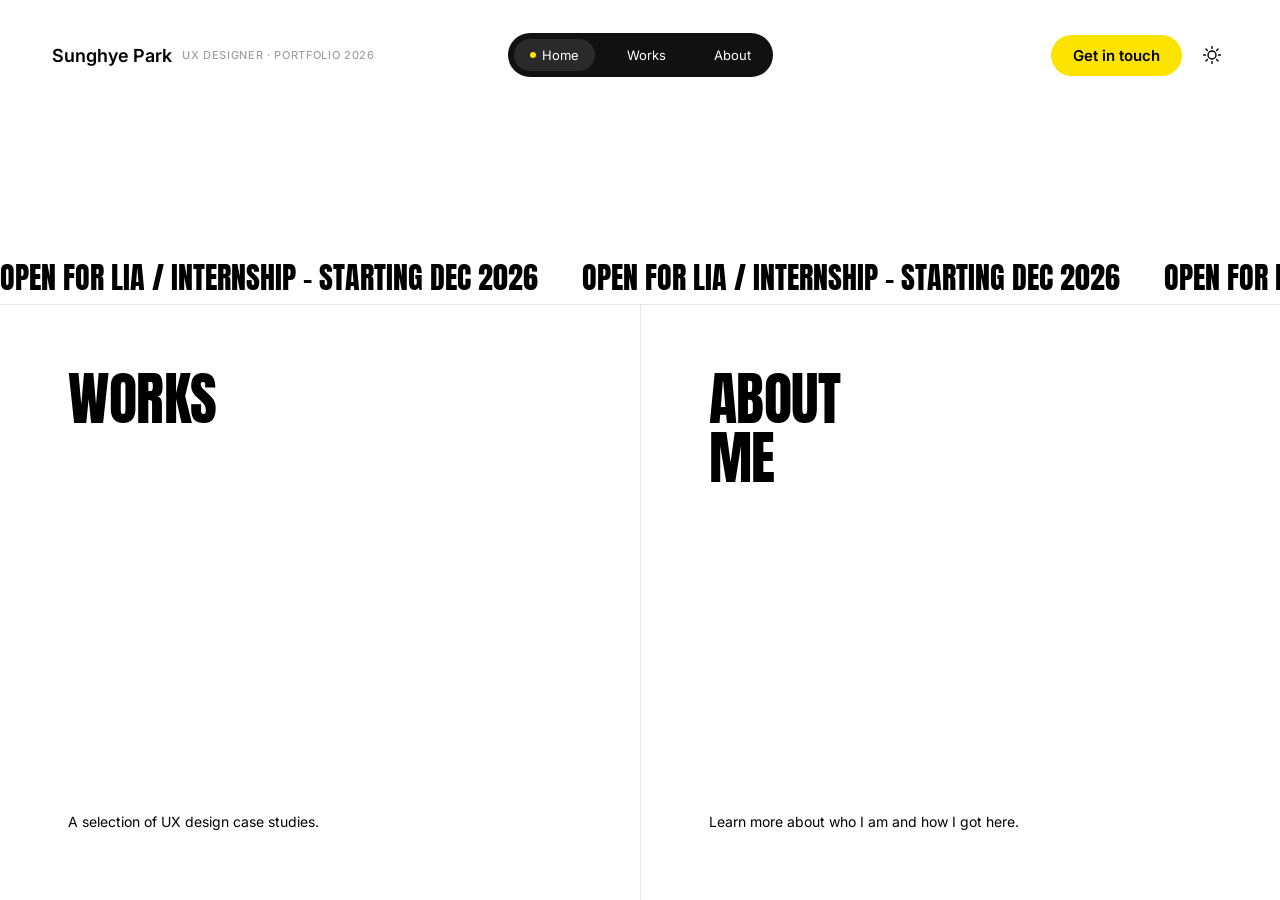
==== index.html @ 62b759b5 "Add files via upload" ====
<!doctype html>
<html lang="en">

<head>
  <meta charset="utf-8">
  <meta name="viewport" content="width=device-width, initial-scale=1">

  <title>Sunghye Park — UX Designer</title>

  <link rel="preconnect" href="https://fonts.googleapis.com">
  <link rel="preconnect" href="https://fonts.gstatic.com" crossorigin>
  <link
    href="https://fonts.googleapis.com/css2?family=Anton&family=Inter:wght@400;500;600&display=swap"
    rel="stylesheet"
  >

  <style>
    html,
    body {
      margin: 0;
      width: 100%;
      height: 100%;
    }

    body {
      font-family: 'Inter', system-ui, sans-serif;
      overflow: hidden;
    }

    #card {
      --surface: #ffffff;
      --ink: #000000;
      --line: #e6e6e6;

      width: 100%;
      height: 100vh;

      display: flex;
      flex-direction: column;

      box-sizing: border-box;

      background: var(--surface);
      color: var(--ink);

      transition:
        background 0.25s ease,
        color 0.25s ease;
    }

    #card.dark {
      --surface: #0f0f0f;
      --ink: #f5f5f5;
      --line: #2a2a2a;
    }

    .panel-title,
    .panel-desc {
      transition: color 0.2s ease;
    }
    .panel-desc {
  width: max-content;
  max-width: none;
  white-space: nowrap;
  flex-shrink: 0;
}

    .panel-title.active,
    .panel-desc.active {
      color: #000000 !important;
    }

    .panel-title:not(.active),
    .panel-desc:not(.active) {
      color: var(--ink);
    }

    .overlay {
      position: absolute;
      inset: 0;

      background: #FCE300;

      clip-path: circle(0px at 0px 0px);

      transition:
        clip-path 0.5s cubic-bezier(0.16, 1, 0.3, 1);

      pointer-events: none;
    }

    .flash {
      position: absolute;

      width: 26px;
      height: 26px;

      margin-left: -13px;
      margin-top: -13px;

      opacity: 0;

      transform: scale(0.3);

      filter: drop-shadow(0 0 10px #ffffff);

      transition:
        opacity 0.28s ease-out,
        transform 0.28s ease-out;

      pointer-events: none;

      z-index: 1;
    }

    #sun,
    #moon {
      position: absolute;
      inset: 0;

      transition: opacity 0.2s ease;
    }

    #moon {
      opacity: 0;
    }

    /* =========================
       MAIN LAYOUT
       ========================= */

    .main-area {
      flex: 1 1 0;
      min-height: 0;

      display: flex;
      flex-direction: column;
    }

    .empty-space {
      flex: 0 0 140px;
    }

    .panels {
      flex: 1 1 0;
      min-height: 0;

      display: flex;

      border-top: 1px solid var(--line);
    }

    .panel {
      position: relative;

      flex: 1 1 50%;
      align-self: stretch;

      min-height: 0;

      overflow: hidden;

      cursor: pointer;

      box-sizing: border-box;

      display: block;

      text-decoration: none;
      color: inherit;
    }

    .panel-content {
      position: relative;
      z-index: 2;

      width: 100%;
      height: 100%;

      box-sizing: border-box;

      padding: 68px;

      display: flex;
      flex-direction: column;
      justify-content: space-between;
    }

    .divider {
      width: 1px;
      align-self: stretch;

      background: var(--line);

      flex: none;
    }
   /* Dark mode — yellow panel hover */
#card.dark .panel:hover {
  color: #000000;
}

#card.dark .panel:hover * {
  color: #000000;
}
.internship-marquee {
  display: flex;
  align-items: center;
  height: 54px;
  overflow: hidden;
  color: var(--ink);
  text-decoration: none;
  cursor: pointer;
}

.internship-marquee-track {
  display: flex;
  width: max-content;
  animation: internship-scroll 40s linear infinite;
}

.internship-marquee-group {
  display: flex;
  flex: none;
  align-items: center;
  gap: 44px;
  padding-right: 44px;
  white-space: nowrap;
  font-family: 'Anton', sans-serif;
  font-size: 30px;
  text-transform: uppercase;
}

.internship-marquee:hover .internship-marquee-track {
  animation-play-state: paused;
}


@keyframes internship-scroll {
  to {
    transform: translateX(-50%);
  }
}

@media (prefers-reduced-motion: reduce) {
  .internship-marquee-track {
    animation: none;
  }
}

  </style>
  <link rel="stylesheet" href="css/global.css">
</head>

<body>

  <div id="card">

    <!-- =========================
         HEADER
         ========================= -->

    <div class="header">
      <div class="brand">
        <span class="brand-name">Sunghye Park</span>
        <span class="portfolio-label">UX DESIGNER · PORTFOLIO 2026</span>
      </div>

      <div class="header-nav">
        <a href="index.html" class="nav-link active"><span class="nav-dot"></span><span class="nav-text">Home</span></a>
        <a href="works.html" class="nav-link"><span class="nav-dot"></span><span class="nav-text">Works</span></a>
        <a href="about.html" class="nav-link"><span class="nav-dot"></span><span class="nav-text">About</span></a>
      </div>

      <div class="header-actions">
<a href="mailto:snhye.park@gmail.com" class="contact-button">Get in touch</a>
        <!-- THEME BUTTON -->

        <button
          id="theme-btn"
          style="
            width: 32px;
            height: 32px;
            display: flex;
            align-items: center;
            justify-content: center;
            border-radius: 999px;
            border: none;
            background: transparent;
            cursor: pointer;
            padding: 0;
          "
        >

          <div class="theme-icon"
            style="
              position: relative;
              width: 18px;
              height: 18px;
            "
          >

            <!-- SUN -->

            <svg
              id="sun"
              width="18"
              height="18"
              viewBox="0 0 18 18"
              fill="none"
              xmlns="http://www.w3.org/2000/svg"
            >

              <circle
                cx="9"
                cy="9"
                r="4"
                stroke="var(--ink)"
                stroke-width="1.4"
              ></circle>

              <path
                d="M9 0.5V2.5M9 15.5V17.5M17.5 9H15.5M2.5 9H0.5M15.02 2.98L13.6 4.4M4.4 13.6L2.98 15.02M15.02 15.02L13.6 13.6M4.4 4.4L2.98 2.98"
                stroke="var(--ink)"
                stroke-width="1.4"
                stroke-linecap="round"
              ></path>

            </svg>


            <!-- MOON -->

            <svg
              id="moon"
              width="18"
              height="18"
              viewBox="0 0 18 18"
              fill="none"
              xmlns="http://www.w3.org/2000/svg"
            >

              <path
                d="M16 10.5A7.5 7.5 0 117.5 2a6 6 0 108.5 8.5Z"
                fill="var(--ink)"
              ></path>

            </svg>

          </div>

        </button>
      </div>
    </div>

    <!-- =========================
         MAIN AREA
         ========================= -->

    <div class="main-area">

      <!-- EMPTY TOP SPACE -->

      <div class="empty-space"></div>
<a
  class="internship-marquee"
  href="mailto:snhye.park@gmail.com"
  aria-label="Get in touch about Open for LIA / Internship - Starting Dec 2026"
>
  <div class="internship-marquee-track" aria-hidden="true">
    <div class="internship-marquee-group"></div>
    <div class="internship-marquee-group"></div>
  </div>
</a>

      <!-- =========================
           PANELS
           ========================= -->

      <div class="panels">


        <!-- =========================
             WORKS
             ========================= -->

        <a
          href="works.html"
          id="panel-left"
          class="panel"
        >

          <div
            class="overlay"
            id="overlay-left"
          ></div>


          


          <div class="panel-content">

            <h2
              class="panel-title"
              style="
                margin: 0;
                font-family: 'Anton', sans-serif;
                font-weight: 400;
                font-size: 58px;
                line-height: 0.88;
                letter-spacing: -0.5px;
                text-transform: uppercase;
              "
            >
              Works
            </h2>


            <p
              class="panel-desc"
              style="
                margin: 0;
                max-width: none;
                white-space: nowrap;
                font-size: 14px;
                line-height: 1.5;
              "
            >
              A selection of UX design case studies.
            </p>

          </div>

        </a>


        <!-- DIVIDER -->

        <div class="divider"></div>


        <!-- =========================
             ABOUT
             ========================= -->

        <a
          href="about.html"
          id="panel-right"
          class="panel"
        >

          <div
            class="overlay"
            id="overlay-right"
          ></div>


        


          <div class="panel-content">

            <h2
              class="panel-title"
              style="
                margin: 0;
                font-family: 'Anton', sans-serif;
                font-weight: 400;
                font-size: 58px;
                line-height: 0.88;
                letter-spacing: -0.5px;
                text-transform: uppercase;
              "
            >
              About

              <span
                style="
                  display: block;
                  margin-top: 8px;
                "
              >
                me
              </span>

            </h2>


            <p
              class="panel-desc"
              style="
                margin: 0;
                max-width: none;
                white-space: nowrap;
                font-size: 14px;
                line-height: 1.5;
              "
            >
              Learn more about who I am and how I got here.
            </p>

          </div>

        </a>

      </div>

    </div>

  </div>


  <script>

    // =========================
    // THEME TOGGLE
    // =========================

   var card = document.getElementById('card');
var sun = document.getElementById('sun');
var moon = document.getElementById('moon');


// 저장되어 있는 테마 불러오기
var savedTheme = localStorage.getItem('theme');

if (savedTheme === 'dark') {
  card.classList.add('dark');

  if (sun) sun.style.opacity = 0;
  if (moon) moon.style.opacity = 1;
}


// 버튼 클릭
document
  .getElementById('theme-btn')
  .addEventListener('click', function () {

    var isDark = card.classList.toggle('dark');

    // 선택 저장
    localStorage.setItem(
      'theme',
      isDark ? 'dark' : 'light'
    );

    if (sun) sun.style.opacity = isDark ? 0 : 1;
    if (moon) moon.style.opacity = isDark ? 1 : 0;

  });



  
    // =========================
    // SPARK HOVER
    // =========================

    function setupPanel(panelId, overlayId, flashId) {

      var panel = document.getElementById(panelId);
      var overlay = document.getElementById(overlayId);
      var flash = document.getElementById(flashId);

      var title = panel.querySelector('.panel-title');
      var desc = panel.querySelector('.panel-desc');

      var flashTimer = null;

      var originX = 0;
      var originY = 0;


      function getRequiredRadius(x, y, width, height) {

        var maxX = Math.max(
          x,
          width - x
        );

        var maxY = Math.max(
          y,
          height - y
        );

        return Math.sqrt(
          maxX * maxX +
          maxY * maxY
        ) + 5;

      }


      function setSpread(radius, x, y, entering) {

        var duration = entering
          ? '0.5s'
          : '0.45s';

        overlay.style.transition =
          'clip-path ' +
          duration +
          ' cubic-bezier(0.16, 1, 0.3, 1)';

        overlay.style.clipPath =
          'circle(' +
          radius +
          'px at ' +
          x +
          'px ' +
          y +
          'px)';

      }


      panel.addEventListener(
        'mouseenter',
        function (e) {

          var rect =
            panel.getBoundingClientRect();


          originX =
            e.clientX - rect.left;

          originY =
            e.clientY - rect.top;


          var requiredRadius =
            getRequiredRadius(
              originX,
              originY,
              rect.width,
              rect.height
            );


          overlay.style.transition = 'none';

          overlay.style.clipPath =
            'circle(0px at ' +
            originX +
            'px ' +
            originY +
            'px)';


          overlay.offsetWidth;


          setSpread(
            requiredRadius,
            originX,
            originY,
            true
          );


          flash.style.left =
            originX + 'px';

          flash.style.top =
            originY + 'px';


          flash.style.opacity = 1;

          flash.style.transform =
            'scale(1)';


          title.classList.add('active');
          desc.classList.add('active');


          if (flashTimer) {
            clearTimeout(flashTimer);
          }


          flashTimer =
            setTimeout(
              function () {

                flash.style.opacity = 0;

                flash.style.transform =
                  'scale(0.3)';

              },
              260
            );

        }
      );


      panel.addEventListener(
        'mouseleave',
        function () {

          setSpread(
            0,
            originX,
            originY,
            false
          );


          title.classList.remove('active');
          desc.classList.remove('active');

        }
      );

    }


    setupPanel(
      'panel-left',
      'overlay-left',
      'flash-left'
    );


    setupPanel(
      'panel-right',
      'overlay-right',
      'flash-right'
    );

  </script>
<script>
  const marquee = document.querySelector('.internship-marquee');
  const groups = marquee.querySelectorAll('.internship-marquee-group');
  const text = 'Open for LIA / Internship - Starting Dec 2026';

  function fillMarquee() {
    const first = groups[0];
    const second = groups[1];

    first.innerHTML = '';
    second.innerHTML = '';

    // 한 묶음이 화면보다 길어질 때까지 문구를 추가
    do {
      const span = document.createElement('span');
      span.textContent = text;
      first.appendChild(span);
    } while (first.scrollWidth < marquee.clientWidth + 300);

    // 똑같은 묶음을 이어 붙여 이음새를 없앰
    second.innerHTML = first.innerHTML;
  }

  fillMarquee();
  window.addEventListener('resize', fillMarquee);
</script>
</body>

</html>
---- css/global.css ----
/* Sunghye Park Portfolio — shared design system */
* { box-sizing: border-box; }
html { margin: 0; width: 100%; min-height: 100%; overflow-y: scroll; }
body { margin: 0; width: 100%; min-height: 100%; font-family: 'Inter', system-ui, sans-serif; }

:root {
  --surface: #ffffff; --surface-soft: #f7f7f5; --ink: #000000;
  --text: #333333; --text-secondary: #5c5c5c; --muted: #777777;
  --line: #e6e6e6; --yellow: #FCE300;
  --header-height: 110px; --header-padding: 52px; --content-padding: 68px;
}
body.dark, #card.dark {
  --surface: #0f0f0f; --surface-soft: #171717; --ink: #f5f5f5;
  --text: #d0d0d0; --text-secondary: #b5b5b5; --muted: #999999; --line: #2a2a2a;
}

.header {
  width: 100%; height: var(--header-height) !important; flex: 0 0 var(--header-height) !important;
  display: grid !important; grid-template-columns: 1fr auto 1fr !important; align-items: center !important;
  padding: 0 var(--header-padding) !important; box-sizing: border-box !important;
  background: var(--surface); border: 0 !important;
}
.brand, .header-left { justify-self: start; display: flex; align-items: center; gap: 10px; }
.brand-name { font-family: 'Inter', sans-serif; font-size: 18px; font-weight: 600; color: var(--ink); }
.portfolio-label { font-family: 'Inter', sans-serif; font-size: 11px; font-weight: 500; letter-spacing: .06em; color: #a0a0a0; }
.header-nav { justify-self: center; display: flex; align-items: center; gap: 4px; padding: 6px; border-radius: 999px; background: #111; }
.nav-link { display: flex; align-items: center; gap: 6px; padding: 8px 16px; border-radius: 999px; text-decoration: none; background: transparent; }
.nav-link.active { background: #2a2a2a; }
.nav-dot { width: 6px; height: 6px; flex: none; border-radius: 50%; background: var(--yellow); opacity: 0; }
.nav-link.active .nav-dot { opacity: 1; }
.nav-text { font-size: 13px; color: #fff; }
.header-actions, .header-right { justify-self: end; display: flex; align-items: center; gap: 14px; }
.contact-button, .contact-btn { display: inline-flex; align-items: center; justify-content: center; padding: 11px 22px; border-radius: 999px; background: var(--yellow); color: #000; font: 600 15px 'Inter', sans-serif; text-decoration: none; }
.theme-button, #theme-btn { width: 32px; height: 32px; display: flex; align-items: center; justify-content: center; padding: 0; border: 0; border-radius: 999px; background: transparent; cursor: pointer; }
.theme-icon, .theme-icon-wrap { position: relative; width: 18px; height: 18px; }
#sun, #moon { position: absolute; inset: 0; transition: opacity .2s ease; }

.case-study-page .header { position: relative; }
.case-study-page .header::after { content: ''; position: absolute; left: 0; right: 0; bottom: 0; height: 1px; background: var(--line); pointer-events: none; }
.case-study-page.strax-page .header { position: fixed; top: 0; left: 0; z-index: 1000; }
.case-study-page.strax-page .case-main { padding-top: var(--header-height) !important; }

@media (max-width: 900px) { .header { padding-left: 28px !important; padding-right: 28px !important; } }
@media (max-width: 700px) {
  :root { --header-height: 88px; }
  .header { grid-template-columns: 1fr auto !important; padding-left: 22px !important; padding-right: 22px !important; }
  .header-nav, .contact-button, .contact-btn { display: none !important; }
}
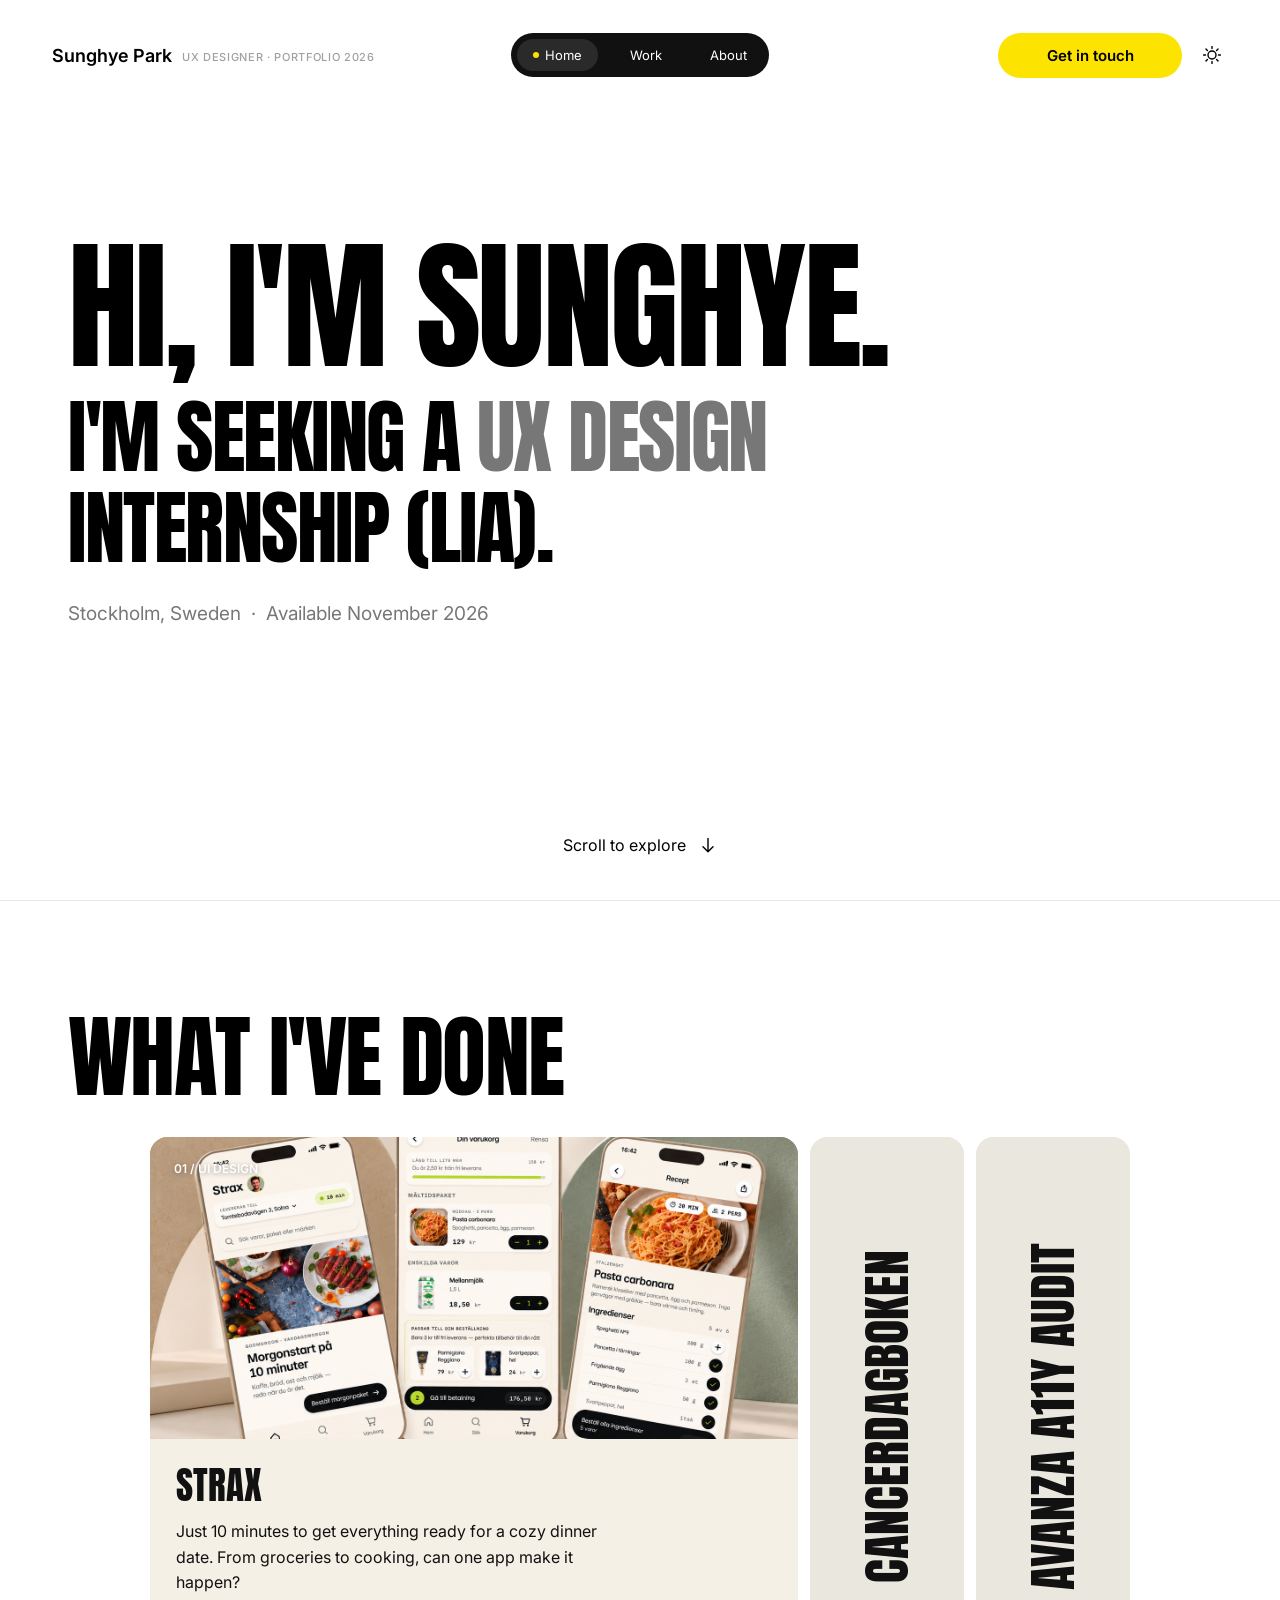
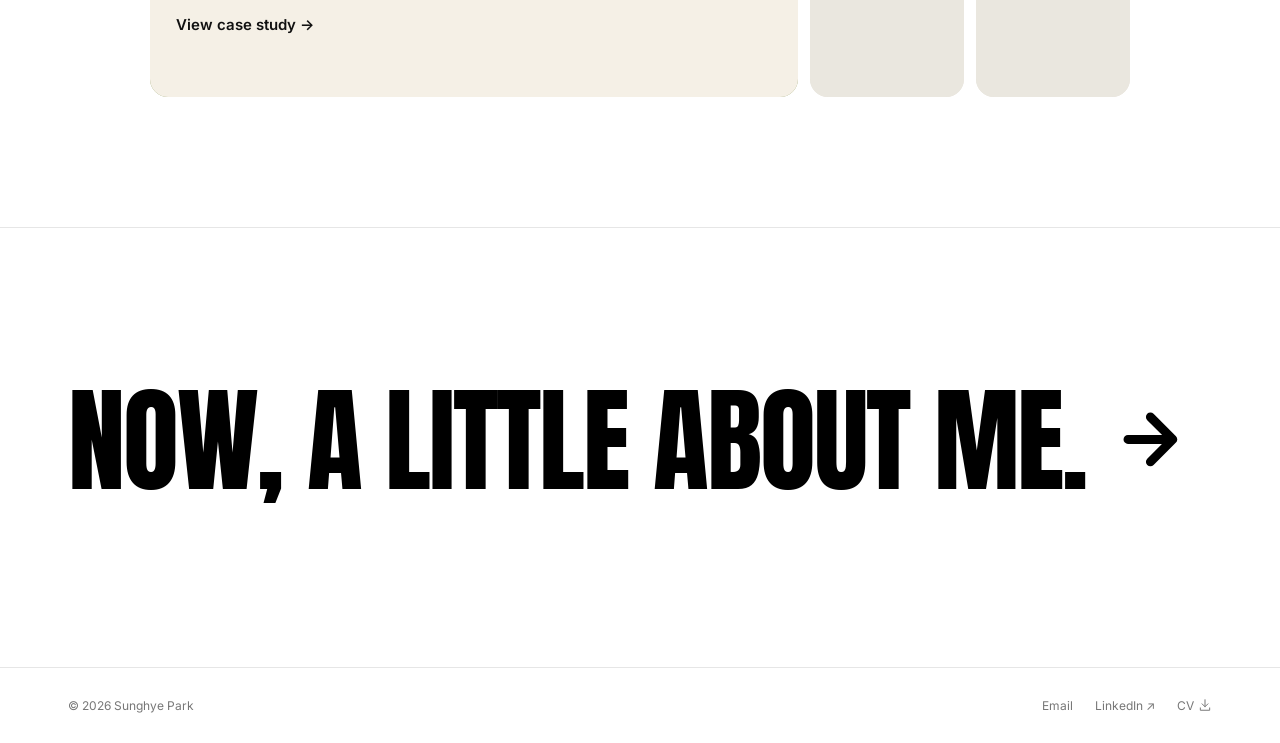
==== commit 06424c8b: "New portfolio" ====
--- a/index.html
+++ b/index.html
@@ -1,765 +1,453 @@
 <!doctype html>
 <html lang="en">
-
 <head>
-  <meta charset="utf-8">
-  <meta name="viewport" content="width=device-width, initial-scale=1">
-
-  <title>Sunghye Park — UX Designer</title>
-
-  <link rel="preconnect" href="https://fonts.googleapis.com">
-  <link rel="preconnect" href="https://fonts.gstatic.com" crossorigin>
-  <link
-    href="https://fonts.googleapis.com/css2?family=Anton&family=Inter:wght@400;500;600&display=swap"
-    rel="stylesheet"
-  >
-
-  <style>
-    html,
-    body {
-      margin: 0;
-      width: 100%;
-      height: 100%;
-    }
-
-    body {
-      font-family: 'Inter', system-ui, sans-serif;
-      overflow: hidden;
-    }
-
-    #card {
-      --surface: #ffffff;
-      --ink: #000000;
-      --line: #e6e6e6;
-
-      width: 100%;
-      height: 100vh;
-
-      display: flex;
-      flex-direction: column;
-
-      box-sizing: border-box;
-
-      background: var(--surface);
-      color: var(--ink);
-
-      transition:
-        background 0.25s ease,
-        color 0.25s ease;
-    }
-
-    #card.dark {
-      --surface: #0f0f0f;
-      --ink: #f5f5f5;
-      --line: #2a2a2a;
-    }
-
-    .panel-title,
-    .panel-desc {
-      transition: color 0.2s ease;
-    }
-    .panel-desc {
-  width: max-content;
-  max-width: none;
-  white-space: nowrap;
-  flex-shrink: 0;
-}
-
-    .panel-title.active,
-    .panel-desc.active {
-      color: #000000 !important;
-    }
-
-    .panel-title:not(.active),
-    .panel-desc:not(.active) {
-      color: var(--ink);
-    }
-
-    .overlay {
-      position: absolute;
-      inset: 0;
-
-      background: #FCE300;
-
-      clip-path: circle(0px at 0px 0px);
-
-      transition:
-        clip-path 0.5s cubic-bezier(0.16, 1, 0.3, 1);
-
-      pointer-events: none;
-    }
-
-    .flash {
-      position: absolute;
-
-      width: 26px;
-      height: 26px;
-
-      margin-left: -13px;
-      margin-top: -13px;
-
-      opacity: 0;
-
-      transform: scale(0.3);
-
-      filter: drop-shadow(0 0 10px #ffffff);
-
-      transition:
-        opacity 0.28s ease-out,
-        transform 0.28s ease-out;
-
-      pointer-events: none;
-
-      z-index: 1;
-    }
-
-    #sun,
-    #moon {
-      position: absolute;
-      inset: 0;
-
-      transition: opacity 0.2s ease;
-    }
-
-    #moon {
-      opacity: 0;
-    }
-
-    /* =========================
-       MAIN LAYOUT
-       ========================= */
-
-    .main-area {
-      flex: 1 1 0;
-      min-height: 0;
-
-      display: flex;
-      flex-direction: column;
-    }
-
-    .empty-space {
-      flex: 0 0 140px;
-    }
-
-    .panels {
-      flex: 1 1 0;
-      min-height: 0;
-
-      display: flex;
-
-      border-top: 1px solid var(--line);
-    }
-
-    .panel {
-      position: relative;
-
-      flex: 1 1 50%;
-      align-self: stretch;
-
-      min-height: 0;
-
-      overflow: hidden;
-
-      cursor: pointer;
-
-      box-sizing: border-box;
-
-      display: block;
-
-      text-decoration: none;
-      color: inherit;
-    }
-
-    .panel-content {
-      position: relative;
-      z-index: 2;
-
-      width: 100%;
-      height: 100%;
-
-      box-sizing: border-box;
-
-      padding: 68px;
-
-      display: flex;
-      flex-direction: column;
-      justify-content: space-between;
-    }
-
-    .divider {
-      width: 1px;
-      align-self: stretch;
-
-      background: var(--line);
-
-      flex: none;
-    }
-   /* Dark mode — yellow panel hover */
-#card.dark .panel:hover {
-  color: #000000;
-}
-
-#card.dark .panel:hover * {
-  color: #000000;
-}
-.internship-marquee {
-  display: flex;
+<meta charset="utf-8"><meta name="viewport" content="width=device-width, initial-scale=1">
+<title>Sunghye Park — UX Designer</title>
+<link rel="preconnect" href="https://fonts.googleapis.com"><link rel="preconnect" href="https://fonts.gstatic.com" crossorigin>
+<link href="https://fonts.googleapis.com/css2?family=Anton&family=Inter:wght@400;500;600;700&display=swap" rel="stylesheet">
+<link rel="stylesheet" href="css/global.css">
+<style>
+html{scroll-behavior:smooth}body{overflow-x:hidden}#card{min-height:100vh;background:var(--surface);color:var(--ink);transition:background .25s,color .25s}#card.dark{--surface:#0f0f0f;--surface-soft:#171717;--ink:#f5f5f5;--muted:#999;--line:#2a2a2a}
+#sun,#moon{position:absolute;inset:0;transition:opacity .2s}#moon{opacity:0}
+.hero{min-height:calc(100svh - var(--header-height));padding:clamp(64px,10vw,142px) var(--content-padding) 45px;display:flex;flex-direction:column;justify-content:space-between;gap:80px}
+.hero-copy{max-width:1250px}.hero h1,.hero h2,.section-title,.about-title{font-family:Anton,Impact,sans-serif;font-weight:400;text-transform:uppercase;letter-spacing:-.018em;margin:0}.hero h1{font-size:clamp(72px,11vw,172px);line-height:.98}.hero h2{font-size:clamp(40px,6.3vw,96px);line-height:1.13;margin-top:16px;max-width:1150px}.hero h2 span{color:var(--muted)}
+.hero-meta{font-size:19px;color:var(--muted);margin:28px 0 0}
+
+
+.scroll-cue {
+  display: inline-flex;
   align-items: center;
-  height: 54px;
-  overflow: hidden;
+  align-self: center;
+  gap: 12px;
   color: var(--ink);
   text-decoration: none;
-  cursor: pointer;
-}
-
-.internship-marquee-track {
+  font-size: 16px;
+  width: max-content;
+}
+
+.scroll-cue svg {
+  width: 20px;
+  height: 20px;
+  transition: transform .25s;
+}
+
+.scroll-cue:hover svg {
+  transform: translateY(5px);
+}
+
+
+.work-section{padding:112px var(--content-padding) 130px;border-top:1px solid var(--line)}.section-head{display:flex;align-items:end;justify-content:space-between;gap:24px;margin-bottom:34px}.section-title{font-size:clamp(52px,7vw,100px);line-height:1}.section-sub{color:var(--muted);font-size:13px;margin:0 0 7px}
+.xp{display:flex;gap:12px;height:560px;isolation:isolate}.xp-card{position:relative;display:block;flex:1 1 0%;min-width:0;overflow:hidden;border-radius:18px;color:#fff;text-decoration:none;transition:flex-grow 850ms cubic-bezier(.22,1,.36,1);will-change:flex-grow;outline-offset:5px}.xp-card.active{flex-grow:4.2}.xp-card img{position:absolute;inset:0;width:100%;height:100%;object-fit:cover;transition:transform 1100ms cubic-bezier(.22,1,.36,1);transform:scale(1.01)}.xp-card.active img{transform:scale(1.045)}.xp-card::after{content:"";position:absolute;inset:0;background:linear-gradient(180deg,rgba(0,0,0,.08) 10%,rgba(0,0,0,.08) 43%,rgba(0,0,0,.72) 100%);pointer-events:none}.xp-card:nth-child(1){background:#8d9c63}.xp-card:nth-child(2){background:#8b8a83}.xp-card:nth-child(3){background:#596578}.xp-number{position:absolute;top:24px;left:24px;z-index:1;font-size:12px;font-weight:600}.xp-body{position:absolute;z-index:1;left:0;right:0;bottom:0;padding:26px;overflow:hidden}.xp-body h3{font-family:Anton,Impact,sans-serif;font-size:clamp(23px,2.9vw,43px);font-weight:400;line-height:1.08;text-transform:uppercase;white-space:nowrap;margin:0}.xp-more{display:grid;grid-template-rows:0fr;opacity:0;transform:translateY(12px);transition:grid-template-rows 600ms cubic-bezier(.22,1,.36,1),opacity 330ms ease,transform 500ms cubic-bezier(.22,1,.36,1)}.xp-more-inner{overflow:hidden;min-height:0}
+
+.xp-more p {
+  font-size: 16px;
+  line-height: 1.6;
+  margin: 14px 0 20px;
+  max-width: 440px;
+}
+.xp-more span{font-size:13px;font-weight:600;display:inline-flex;gap:8px;align-items:center}
+.xp-card.active .xp-more{grid-template-rows:1fr;opacity:1;transform:translateY(0);transition-delay:130ms,230ms,200ms}
+
+
+.about-section{border-top:1px solid var(--line);padding:120px var(--content-padding) 135px;min-height:440px;display:flex;flex-direction:column;justify-content:center;align-items:flex-start}.about-title{font-size:clamp(62px,9vw,132px);line-height:1.06}.about-cta{display:inline-flex;align-items:center;gap:15px;color:var(--ink);text-decoration:none;font-size:16px;font-weight:500;margin-top:27px}.about-cta svg{width:23px;height:23px;transition:transform .3s cubic-bezier(.22,1,.36,1)}.about-cta:hover svg{transform:translate(5px,-5px)}.footer{padding:30px var(--content-padding);border-top:1px solid var(--line);display:flex;justify-content:space-between;gap:20px;align-items:center;color:var(--muted);font-size:12px}.footer-links{display:flex;gap:22px}.footer a{color:inherit;text-decoration:none}.footer a:hover{text-decoration:underline}
+@media(max-width:900px){.hero,.work-section,.about-section{padding-left:28px;padding-right:28px}.footer{padding-left:28px;padding-right:28px}.xp{height:480px}.xp-body{padding:18px}.xp-number{top:18px;left:18px}.xp-body h3{font-size:clamp(19px,3vw,32px)}}
+@media(max-width:700px){.hero,.work-section,.about-section{padding-left:22px;padding-right:22px}.hero{min-height:calc(88svh - var(--header-height));padding-top:90px;gap:70px}.hero h1{font-size:clamp(58px,13vw,92px)}.hero h2{font-size:clamp(38px,8.3vw,64px)}.work-section{padding-top:78px;padding-bottom:85px}.section-head{align-items:start;flex-direction:column;gap:10px}.xp{height:auto;flex-direction:column;gap:14px}.xp-card,.xp-card.active{flex:none;height:300px;will-change:auto}.xp-card img,.xp-card.active img{transform:none}.xp-more,.xp-card.active .xp-more{grid-template-rows:1fr;opacity:1;transform:none}.xp-body h3{font-size:35px}.about-section{min-height:360px;padding-top:80px;padding-bottom:85px}.footer{padding:25px 22px;flex-wrap:wrap}}
+@media(prefers-reduced-motion:reduce){html{scroll-behavior:auto}.xp-card,.xp-card img,.xp-more,.about-cta svg,.scroll-cue svg{transition:none!important}}
+
+/* Homepage refinements — verified 2026-10-14 v2 */
+.footer-links a { display: inline-flex; align-items: center; gap: 4px; }
+.footer-cv-icon { width: 14px; height: 14px; flex: none; }
+.xp { width: 100%; max-width: 980px; margin-inline: auto; }
+.about-title-link { display: inline-flex; align-items: center; gap: clamp(12px, 2vw, 28px); color: var(--ink); text-decoration: none; width: fit-content; }
+.about-title-link svg { width: clamp(40px, 6vw, 90px); height: clamp(40px, 6vw, 90px); flex: 0 0 auto; transition: transform .35s cubic-bezier(.22,1,.36,1); }
+.about-title-link:hover svg { transform: translateX(8px); }
+.about-title-link:focus-visible { outline: 2px solid currentColor; outline-offset: 8px; }
+@media (max-width: 700px) { .about-title-link { align-items: baseline; } .about-title-link svg { width: 40px; height: 40px; } }
+
+/* Expanding cards — image and text separated */
+
+.xp-card {
+  color: #111;
+  background: #f3f3f0;
+}
+
+/* Image stays in the upper part */
+.xp-card img {
+  top: 0;
+  left: 0;
+  right: auto;
+  bottom: auto;
+  width: 100%;
+  height: 54%;
+  object-fit: cover;
+}
+/* Cancerdagboken — 노트 중심으로 */
+.xp-card:nth-child(2) img {
+  object-position: center 58%;
+}
+
+/* Avanza — 가로형 카드 이미지 */
+.xp-card:nth-child(3) img {
+  object-fit: cover;
+  object-position: center;
+}
+
+/* Remove the dark image overlay */
+.xp-card::after {
+  display: none;
+}
+
+/* Category label stays on the image */
+.xp-number {
+  color: #fff;
+  text-shadow: 0 1px 5px rgba(0, 0, 0, .35);
+}
+
+/* Solid background behind all text */
+.xp-body {
+  position: absolute;
+  left: 0;
+  right: 0;
+  bottom: 0;
+  height: 46%;
+  padding: 26px;
+  background: #F5F0E6;
+  color: #111;
   display: flex;
-  width: max-content;
-  animation: internship-scroll 40s linear infinite;
-}
-
-.internship-marquee-group {
-  display: flex;
-  flex: none;
+  flex-direction: column;
+  justify-content: flex-start;
+}
+
+/* Project title */
+.xp-body h3 {
+  font-size: clamp(23px, 2.9vw, 43px);
+  line-height: 1.08;
+}
+
+/* Description */
+.xp-more p {
+  font-size: 16px;
+  line-height: 1.6;
+  margin: 14px 0 18px;
+  max-width: 440px;
+}
+
+/* View case study */
+.xp-more span {
+  font-size: 15px;
+  font-weight: 600;
+  display: inline-flex;
+  gap: 8px;
   align-items: center;
-  gap: 44px;
-  padding-right: 44px;
-  white-space: nowrap;
-  font-family: 'Anton', sans-serif;
-  font-size: 30px;
-  text-transform: uppercase;
-}
-
-.internship-marquee:hover .internship-marquee-track {
-  animation-play-state: paused;
-}
-
-
-@keyframes internship-scroll {
-  to {
-    transform: translateX(-50%);
-  }
-}
-
-@media (prefers-reduced-motion: reduce) {
-  .internship-marquee-track {
-    animation: none;
-  }
-}
-
-  </style>
-  <link rel="stylesheet" href="css/global.css">
+}
+
+/* Dark mode */
+#card.dark .xp-card,
+#card.dark .xp-body {
+  background: #242424;
+  color: #f5f5f5;
+}
+
+/* Tablet */
+@media (max-width: 900px) and (min-width: 701px) {
+  .xp-body {
+    padding: 18px;
+    height: 52%;
+  }
+
+  .xp-card img {
+    height: 48%;
+  }
+
+  .xp-more p {
+    font-size: 14px;
+    line-height: 1.45;
+    margin: 10px 0 12px;
+  }
+}
+
+/* Mobile */
+@media (max-width: 700px) {
+  .xp-card,
+  .xp-card.active {
+    height: 440px;
+  }
+
+  .xp-card img {
+    height: 42%;
+  }
+
+  .xp-body {
+    height: 58%;
+    padding: 22px;
+  }
+
+  .xp-body h3 {
+    font-size: 35px;
+  }
+
+  .xp-more p {
+    font-size: 15px;
+    line-height: 1.5;
+    margin: 12px 0 16px;
+  }
+
+  .xp-more span {
+    font-size: 14px;
+  }
+}
+
+
+/* Collapsed cards — warm ivory, vertical title only */
+@media (min-width: 701px) {
+
+  /* Hide image and category label when collapsed */
+  .xp-card:not(.active) img,
+  .xp-card:not(.active) .xp-number {
+    opacity: 0;
+    visibility: hidden;
+  }
+
+  /* Full-card ivory background */
+  .xp-card:not(.active) {
+    background: #EAE7DF;
+  }
+
+  .xp-card:not(.active) .xp-body {
+    position: absolute;
+    inset: 0;
+    width: 100%;
+    height: 100%;
+    padding: 18px 0;
+    background: #EAE7DF;
+    color: #111;
+    display: flex;
+    align-items: center;
+    justify-content: center;
+    overflow: hidden;
+  }
+
+  /* Larger vertical project title */
+  .xp-card:not(.active) .xp-body h3 {
+    writing-mode: vertical-rl;
+    transform: rotate(180deg);
+    font-size: 50px;
+    line-height: 1;
+    white-space: nowrap;
+    text-align: center;
+    margin: 0;
+  }
+
+  /* Hide description and link */
+  .xp-card:not(.active) .xp-more {
+    display: none;
+  }
+
+  /* Expanded card — original image and description layout */
+  .xp-card.active .xp-body {
+    top: auto;
+    left: 0;
+    right: 0;
+    bottom: 0;
+    width: auto;
+    height: 46%;
+    padding: 26px;
+    display: flex;
+    align-items: stretch;
+    justify-content: flex-start;
+  }
+
+  .xp-card.active .xp-body h3 {
+    writing-mode: horizontal-tb;
+    transform: none;
+    font-size: clamp(23px, 2.9vw, 43px);
+  }
+
+  .xp-card.active img {
+    width: 100%;
+    height: 54%;
+    opacity: 1;
+    visibility: visible;
+  }
+
+  /* Dark mode */
+  #card.dark .xp-card:not(.active),
+  #card.dark .xp-card:not(.active) .xp-body {
+    background: #292825;
+    color: #f5f5f5;
+  }
+}
+
+/* Tablet adjustments */
+@media (min-width: 701px) and (max-width: 900px) {
+  .xp-card.active .xp-body {
+    height: 52%;
+    padding: 18px;
+  }
+
+  .xp-card.active img {
+    height: 48%;
+  }
+}
+
+/* Mobile: retain horizontal titles */
+@media (max-width: 700px) {
+  .xp-card .xp-body h3 {
+    writing-mode: horizontal-tb;
+    transform: none;
+  }
+}
+
+</style>
 </head>
-
-<body>
-
-  <div id="card">
-
-    <!-- =========================
-         HEADER
-         ========================= -->
-
-    <div class="header">
-      <div class="brand">
-        <span class="brand-name">Sunghye Park</span>
-        <span class="portfolio-label">UX DESIGNER · PORTFOLIO 2026</span>
-      </div>
-
-      <div class="header-nav">
-        <a href="index.html" class="nav-link active"><span class="nav-dot"></span><span class="nav-text">Home</span></a>
-        <a href="works.html" class="nav-link"><span class="nav-dot"></span><span class="nav-text">Works</span></a>
-        <a href="about.html" class="nav-link"><span class="nav-dot"></span><span class="nav-text">About</span></a>
-      </div>
-
-      <div class="header-actions">
-<a href="mailto:snhye.park@gmail.com" class="contact-button">Get in touch</a>
-        <!-- THEME BUTTON -->
-
-        <button
-          id="theme-btn"
-          style="
-            width: 32px;
-            height: 32px;
-            display: flex;
-            align-items: center;
-            justify-content: center;
-            border-radius: 999px;
-            border: none;
-            background: transparent;
-            cursor: pointer;
-            padding: 0;
-          "
-        >
-
-          <div class="theme-icon"
-            style="
-              position: relative;
-              width: 18px;
-              height: 18px;
-            "
-          >
-
-            <!-- SUN -->
-
-            <svg
-              id="sun"
-              width="18"
-              height="18"
-              viewBox="0 0 18 18"
-              fill="none"
-              xmlns="http://www.w3.org/2000/svg"
-            >
-
-              <circle
-                cx="9"
-                cy="9"
-                r="4"
-                stroke="var(--ink)"
-                stroke-width="1.4"
-              ></circle>
-
-              <path
-                d="M9 0.5V2.5M9 15.5V17.5M17.5 9H15.5M2.5 9H0.5M15.02 2.98L13.6 4.4M4.4 13.6L2.98 15.02M15.02 15.02L13.6 13.6M4.4 4.4L2.98 2.98"
-                stroke="var(--ink)"
-                stroke-width="1.4"
-                stroke-linecap="round"
-              ></path>
-
-            </svg>
-
-
-            <!-- MOON -->
-
-            <svg
-              id="moon"
-              width="18"
-              height="18"
-              viewBox="0 0 18 18"
-              fill="none"
-              xmlns="http://www.w3.org/2000/svg"
-            >
-
-              <path
-                d="M16 10.5A7.5 7.5 0 117.5 2a6 6 0 108.5 8.5Z"
-                fill="var(--ink)"
-              ></path>
-
-            </svg>
-
-          </div>
-
-        </button>
-      </div>
-    </div>
-
-    <!-- =========================
-         MAIN AREA
-         ========================= -->
-
-    <div class="main-area">
-
-      <!-- EMPTY TOP SPACE -->
-
-      <div class="empty-space"></div>
-<a
-  class="internship-marquee"
-  href="mailto:snhye.park@gmail.com"
-  aria-label="Get in touch about Open for LIA / Internship - Starting Dec 2026"
->
-  <div class="internship-marquee-track" aria-hidden="true">
-    <div class="internship-marquee-group"></div>
-    <div class="internship-marquee-group"></div>
-  </div>
-</a>
-
-      <!-- =========================
-           PANELS
-           ========================= -->
-
-      <div class="panels">
-
-
-        <!-- =========================
-             WORKS
-             ========================= -->
-
-        <a
-          href="works.html"
-          id="panel-left"
-          class="panel"
-        >
-
-          <div
-            class="overlay"
-            id="overlay-left"
-          ></div>
-
-
-          
-
-
-          <div class="panel-content">
-
-            <h2
-              class="panel-title"
-              style="
-                margin: 0;
-                font-family: 'Anton', sans-serif;
-                font-weight: 400;
-                font-size: 58px;
-                line-height: 0.88;
-                letter-spacing: -0.5px;
-                text-transform: uppercase;
-              "
-            >
-              Works
-            </h2>
-
-
-            <p
-              class="panel-desc"
-              style="
-                margin: 0;
-                max-width: none;
-                white-space: nowrap;
-                font-size: 14px;
-                line-height: 1.5;
-              "
-            >
-              A selection of UX design case studies.
-            </p>
-
-          </div>
-
-        </a>
-
-
-        <!-- DIVIDER -->
-
-        <div class="divider"></div>
-
-
-        <!-- =========================
-             ABOUT
-             ========================= -->
-
-        <a
-          href="about.html"
-          id="panel-right"
-          class="panel"
-        >
-
-          <div
-            class="overlay"
-            id="overlay-right"
-          ></div>
-
-
-        
-
-
-          <div class="panel-content">
-
-            <h2
-              class="panel-title"
-              style="
-                margin: 0;
-                font-family: 'Anton', sans-serif;
-                font-weight: 400;
-                font-size: 58px;
-                line-height: 0.88;
-                letter-spacing: -0.5px;
-                text-transform: uppercase;
-              "
-            >
-              About
-
-              <span
-                style="
-                  display: block;
-                  margin-top: 8px;
-                "
-              >
-                me
-              </span>
-
-            </h2>
-
-
-            <p
-              class="panel-desc"
-              style="
-                margin: 0;
-                max-width: none;
-                white-space: nowrap;
-                font-size: 14px;
-                line-height: 1.5;
-              "
-            >
-              Learn more about who I am and how I got here.
-            </p>
-
-          </div>
-
-        </a>
-
-      </div>
-
-    </div>
-
-  </div>
-
-
-  <script>
-
-    // =========================
-    // THEME TOGGLE
-    // =========================
-
-   var card = document.getElementById('card');
-var sun = document.getElementById('sun');
-var moon = document.getElementById('moon');
-
-
-// 저장되어 있는 테마 불러오기
-var savedTheme = localStorage.getItem('theme');
-
-if (savedTheme === 'dark') {
-  card.classList.add('dark');
-
-  if (sun) sun.style.opacity = 0;
-  if (moon) moon.style.opacity = 1;
-}
-
-
-// 버튼 클릭
-document
-  .getElementById('theme-btn')
-  .addEventListener('click', function () {
-
-    var isDark = card.classList.toggle('dark');
-
-    // 선택 저장
-    localStorage.setItem(
-      'theme',
-      isDark ? 'dark' : 'light'
-    );
-
-    if (sun) sun.style.opacity = isDark ? 0 : 1;
-    if (moon) moon.style.opacity = isDark ? 1 : 0;
-
-  });
-
-
-
-  
-    // =========================
-    // SPARK HOVER
-    // =========================
-
-    function setupPanel(panelId, overlayId, flashId) {
-
-      var panel = document.getElementById(panelId);
-      var overlay = document.getElementById(overlayId);
-      var flash = document.getElementById(flashId);
-
-      var title = panel.querySelector('.panel-title');
-      var desc = panel.querySelector('.panel-desc');
-
-      var flashTimer = null;
-
-      var originX = 0;
-      var originY = 0;
-
-
-      function getRequiredRadius(x, y, width, height) {
-
-        var maxX = Math.max(
-          x,
-          width - x
-        );
-
-        var maxY = Math.max(
-          y,
-          height - y
-        );
-
-        return Math.sqrt(
-          maxX * maxX +
-          maxY * maxY
-        ) + 5;
-
+<body><div id="card">
+<header class="header"><div class="brand"><span class="brand-name">Sunghye Park</span><span class="portfolio-label">UX DESIGNER · PORTFOLIO 2026</span></div><nav class="header-nav" aria-label="Main navigation"><a href="index.html" class="nav-link active" aria-current="page"><span class="nav-dot"></span><span class="nav-text">Home</span></a><a href="work.html" class="nav-link"><span class="nav-dot"></span><span class="nav-text">Work</span></a><a href="about.html" class="nav-link"><span class="nav-dot"></span><span class="nav-text">About</span></a></nav><div class="header-actions"><a href="mailto:snhye.park@gmail.com" class="contact-button contact-interactive" aria-label="Send email"><span class="contact-default">Get in touch</span><span class="contact-hover" aria-hidden="true"><svg viewBox="0 0 24 24" width="17" height="17" fill="none" stroke="currentColor" stroke-width="1.8" stroke-linecap="round" stroke-linejoin="round" aria-hidden="true"><rect x="3" y="5" width="18" height="14" rx="2"/><path d="m3 7 9 7 9-7"/></svg>Send email</span></a><button id="theme-btn" type="button" aria-label="Toggle dark mode" aria-pressed="false"><span class="theme-icon"><svg id="sun" width="18" height="18" viewBox="0 0 18 18" fill="none" aria-hidden="true"><circle cx="9" cy="9" r="4" stroke="var(--ink)" stroke-width="1.4"/><path d="M9 .5v2M9 15.5v2M17.5 9h-2M2.5 9h-2M15.02 2.98 13.6 4.4M4.4 13.6l-1.42 1.42M15.02 15.02 13.6 13.6M4.4 4.4 2.98 2.98" stroke="var(--ink)" stroke-width="1.4" stroke-linecap="round"/></svg><svg id="moon" width="18" height="18" viewBox="0 0 18 18" fill="none" aria-hidden="true"><path d="M16 10.5A7.5 7.5 0 1 1 7.5 2a6 6 0 0 0 8.5 8.5Z" fill="var(--ink)"/></svg></span></button></div></header>
+<main>
+<section class="hero" aria-labelledby="hero-title"><div class="hero-copy"><h1 id="hero-title">Hi, I'm Sunghye.</h1><h2>I'm seeking a <span>UX Design</span><br>Internship (LIA).</h2><p class="hero-meta">Stockholm, Sweden &nbsp;·&nbsp; Available November 2026</p></div><a href="#selected-work" class="scroll-cue">Scroll to explore <svg viewBox="0 0 24 24" fill="none" stroke="currentColor" stroke-width="1.7" stroke-linecap="round" stroke-linejoin="round" aria-hidden="true"><path d="M12 4v16m-6-6 6 6 6-6"/></svg></a></section>
+<section id="selected-work" class="work-section" aria-labelledby="work-title"><div class="section-head"><h2 class="section-title" id="work-title">What I've done</h2></div><div class="xp">
+<a class="xp-card active" href="strax-case-study.html"><img src="assets/strax-card-image.png" alt="Strax grocery delivery app interface"><span class="xp-number">01 / UI DESIGN</span><div class="xp-body"><h3>Strax</h3><div class="xp-more"><div class="xp-more-inner"><p>Just 10 minutes to get everything ready for a cozy dinner date. From groceries to cooking, can one app make it happen?</p><span>View case study →</span></div></div></div></a>
+<a class="xp-card" href="cancerdagboken-case-study.html"><img src="assets/cancerdagboken-card-image.png" alt="Interview notes for Cacncerdagboken UX research"><span class="xp-number">02 / UX RESEARCH</span><div class="xp-body"><h3>Cancerdagboken</h3><div class="xp-more"><div class="xp-more-inner"><p>A research journey for Karolinska, exploring digital solutions for cancer patients from the perspective of nurses who guide them through cancer care. </p><span>View case study →</span></div></div></div></a>
+<a class="xp-card" href="accessibility-case-study.html"><img src="assets/avanza-card-image.png" alt="Accessibility contrast evaluation"><span class="xp-number">03 / ACCESSIBILITY</span><div class="xp-body"><h3>Avanza A11y Audit</h3><div class="xp-more"><div class="xp-more-inner"><p>What does accessibility look like in a design team? A meeting with fellow designers and developers to discuss accessibility issues and how to make a website easier for everyone to use.</p><span>View case study →</span></div></div></div></a>
+</div></section>
+<section class="about-section" aria-label="About me"><a href="about.html" class="about-title about-title-link">Now, a little about me.<svg viewBox="0 0 24 24" fill="none" stroke="currentColor" stroke-width="2.8" stroke-linecap="round" stroke-linejoin="round" aria-hidden="true"><path d="M5 12h14M12 5l7 7-7 7"/></svg></a></section>
+</main><footer class="footer"><span>© 2026 Sunghye Park</span><div class="footer-links"><a href="mailto:snhye.park@gmail.com">Email</a><a href="https://www.linkedin.com/in/sunghyepark-ux" target="_blank" rel="noopener noreferrer">LinkedIn ↗</a><a href="Sunghye_Park_CV_UX_design.pdf" target="_blank" rel="noopener noreferrer">CV <svg viewBox="0 0 24 24" fill="none" aria-hidden="true" class="footer-cv-icon"><path d="M12 3v12m-5-5 5 5 5-5M4 17v4h16v-4" stroke="currentColor" stroke-width="1.7" stroke-linecap="round" stroke-linejoin="round"/></svg></a></div></footer>
+</div>
+    
+<script>
+(function () {
+  // Dark mode — 기존 기능 유지
+  const root = document.getElementById('card');
+  const button = document.getElementById('theme-btn');
+  const sun = document.getElementById('sun');
+  const moon = document.getElementById('moon');
+
+  function theme(dark) {
+    root.classList.toggle('dark', dark);
+    button.setAttribute('aria-pressed', String(dark));
+    sun.style.opacity = dark ? '0' : '1';
+    moon.style.opacity = dark ? '1' : '0';
+  }
+
+  theme(localStorage.getItem('theme') === 'dark');
+
+  button.addEventListener('click', () => {
+    const dark = !root.classList.contains('dark');
+    theme(dark);
+    localStorage.setItem('theme', dark ? 'dark' : 'light');
+  });
+
+  // Expanding cards — 자동 전환 + 마우스 호버
+  const cards = [...document.querySelectorAll('.xp-card')];
+  const container = document.querySelector('.xp');
+  const hover = window.matchMedia('(hover: hover) and (pointer: fine)');
+  const reducedMotion = window.matchMedia('(prefers-reduced-motion: reduce)');
+
+  let currentIndex = 0;
+  let autoTimer = null;
+  let isVisible = false;
+  let userInteracting = false;
+
+  function activate(card) {
+    cards.forEach(c => {
+      c.classList.toggle('active', c === card);
+    });
+
+    currentIndex = cards.indexOf(card);
+  }
+
+  function stopAuto() {
+    clearInterval(autoTimer);
+    autoTimer = null;
+  }
+
+  function startAuto() {
+    if (
+      autoTimer ||
+      !isVisible ||
+      userInteracting ||
+      reducedMotion.matches ||
+      document.hidden
+    ) return;
+
+    autoTimer = setInterval(() => {
+      currentIndex = (currentIndex + 1) % cards.length;
+      activate(cards[currentIndex]);
+    }, 4500);
+  }
+
+  cards.forEach(card => {
+    // 데스크톱: 마우스를 올리면 자동 전환 일시정지
+    card.addEventListener('mouseenter', () => {
+      if (!hover.matches) return;
+
+      userInteracting = true;
+      stopAuto();
+      activate(card);
+    });
+
+    // 키보드 접근
+    card.addEventListener('focus', () => {
+      userInteracting = true;
+      stopAuto();
+      activate(card);
+    });
+
+    // 터치: 비활성 카드는 첫 탭으로 확장
+    card.addEventListener('click', e => {
+      if (
+        !hover.matches &&
+        window.innerWidth > 700 &&
+        !card.classList.contains('active')
+      ) {
+        e.preventDefault();
+        activate(card);
       }
-
-
-      function setSpread(radius, x, y, entering) {
-
-        var duration = entering
-          ? '0.5s'
-          : '0.45s';
-
-        overlay.style.transition =
-          'clip-path ' +
-          duration +
-          ' cubic-bezier(0.16, 1, 0.3, 1)';
-
-        overlay.style.clipPath =
-          'circle(' +
-          radius +
-          'px at ' +
-          x +
-          'px ' +
-          y +
-          'px)';
-
-      }
-
-
-      panel.addEventListener(
-        'mouseenter',
-        function (e) {
-
-          var rect =
-            panel.getBoundingClientRect();
-
-
-          originX =
-            e.clientX - rect.left;
-
-          originY =
-            e.clientY - rect.top;
-
-
-          var requiredRadius =
-            getRequiredRadius(
-              originX,
-              originY,
-              rect.width,
-              rect.height
-            );
-
-
-          overlay.style.transition = 'none';
-
-          overlay.style.clipPath =
-            'circle(0px at ' +
-            originX +
-            'px ' +
-            originY +
-            'px)';
-
-
-          overlay.offsetWidth;
-
-
-          setSpread(
-            requiredRadius,
-            originX,
-            originY,
-            true
-          );
-
-
-          flash.style.left =
-            originX + 'px';
-
-          flash.style.top =
-            originY + 'px';
-
-
-          flash.style.opacity = 1;
-
-          flash.style.transform =
-            'scale(1)';
-
-
-          title.classList.add('active');
-          desc.classList.add('active');
-
-
-          if (flashTimer) {
-            clearTimeout(flashTimer);
-          }
-
-
-          flashTimer =
-            setTimeout(
-              function () {
-
-                flash.style.opacity = 0;
-
-                flash.style.transform =
-                  'scale(0.3)';
-
-              },
-              260
-            );
-
-        }
-      );
-
-
-      panel.addEventListener(
-        'mouseleave',
-        function () {
-
-          setSpread(
-            0,
-            originX,
-            originY,
-            false
-          );
-
-
-          title.classList.remove('active');
-          desc.classList.remove('active');
-
-        }
-      );
-
+    });
+  });
+
+  // 마우스가 카드 영역을 벗어나면 자동 전환 재개
+  container.addEventListener('mouseleave', () => {
+    userInteracting = false;
+    startAuto();
+  });
+
+  // 키보드 포커스가 카드 영역을 벗어나면 재개
+  container.addEventListener('focusout', e => {
+    if (!e.currentTarget.contains(e.relatedTarget)) {
+      userInteracting = false;
+      startAuto();
     }
-
-
-    setupPanel(
-      'panel-left',
-      'overlay-left',
-      'flash-left'
-    );
-
-
-    setupPanel(
-      'panel-right',
-      'overlay-right',
-      'flash-right'
-    );
-
-  </script>
-<script>
-  const marquee = document.querySelector('.internship-marquee');
-  const groups = marquee.querySelectorAll('.internship-marquee-group');
-  const text = 'Open for LIA / Internship - Starting Dec 2026';
-
-  function fillMarquee() {
-    const first = groups[0];
-    const second = groups[1];
-
-    first.innerHTML = '';
-    second.innerHTML = '';
-
-    // 한 묶음이 화면보다 길어질 때까지 문구를 추가
-    do {
-      const span = document.createElement('span');
-      span.textContent = text;
-      first.appendChild(span);
-    } while (first.scrollWidth < marquee.clientWidth + 300);
-
-    // 똑같은 묶음을 이어 붙여 이음새를 없앰
-    second.innerHTML = first.innerHTML;
-  }
-
-  fillMarquee();
-  window.addEventListener('resize', fillMarquee);
-</script>
-</body>
-
-</html>+  });
+
+  // Work 섹션이 화면에 보일 때만 자동 전환
+  const observer = new IntersectionObserver(entries => {
+    isVisible = entries[0].isIntersecting;
+
+    if (isVisible) {
+      startAuto();
+    } else {
+      stopAuto();
+    }
+  }, {
+    threshold: 0.3
+  });
+
+  observer.observe(container);
+
+  // 다른 브라우저 탭으로 이동하면 자동 전환 중지
+  document.addEventListener('visibilitychange', () => {
+    if (document.hidden) {
+      stopAuto();
+    } else {
+      startAuto();
+    }
+  });
+
+  // 움직임 줄이기 설정이 변경되면 반영
+  reducedMotion.addEventListener('change', () => {
+    stopAuto();
+    startAuto();
+  });
+})();
+
+</script></body></html>
--- a/css/global.css
+++ b/css/global.css
@@ -22,7 +22,7 @@
 }
 .brand, .header-left { justify-self: start; display: flex; align-items: center; gap: 10px; }
 .brand-name { font-family: 'Inter', sans-serif; font-size: 18px; font-weight: 600; color: var(--ink); }
-.portfolio-label { font-family: 'Inter', sans-serif; font-size: 11px; font-weight: 500; letter-spacing: .06em; color: #a0a0a0; }
+.portfolio-label { font-family: 'Inter', sans-serif; font-size: 11px; font-weight: 500; letter-spacing: .06em; color: #a0a0a0; transform: translateY(2px); }
 .header-nav { justify-self: center; display: flex; align-items: center; gap: 4px; padding: 6px; border-radius: 999px; background: #111; }
 .nav-link { display: flex; align-items: center; gap: 6px; padding: 8px 16px; border-radius: 999px; text-decoration: none; background: transparent; }
 .nav-link.active { background: #2a2a2a; }
@@ -46,3 +46,18 @@
   .header { grid-template-columns: 1fr auto !important; padding-left: 22px !important; padding-right: 22px !important; }
   .header-nav, .contact-button, .contact-btn { display: none !important; }
 }
+
+
+/* Shared header email button: accessible, fixed-width label transition */
+.contact-interactive { position:relative; display:inline-grid; place-items:center; min-width:184px; min-height:45px; box-sizing:border-box; overflow:hidden; white-space:nowrap; transition:transform 150ms ease; }
+.contact-interactive > span { grid-area:1 / 1; display:inline-flex; align-items:center; justify-content:center; gap:8px; transition:opacity 230ms ease, transform 230ms ease; }
+.contact-interactive .contact-default { opacity:1; transform:translateY(0); }
+.contact-interactive .contact-hover { opacity:0; transform:translateY(7px); pointer-events:none; }
+@media (hover:hover) {
+  .contact-interactive:hover .contact-default { opacity:0; transform:translateY(-7px); }
+  .contact-interactive:hover .contact-hover { opacity:1; transform:translateY(0); }
+}
+.contact-interactive:focus-visible .contact-default { opacity:0; transform:translateY(-7px); }
+.contact-interactive:focus-visible .contact-hover { opacity:1; transform:translateY(0); }
+.contact-interactive:active { transform:scale(.96); }
+@media (prefers-reduced-motion:reduce) { .contact-interactive, .contact-interactive > span { transition:none !important; } }
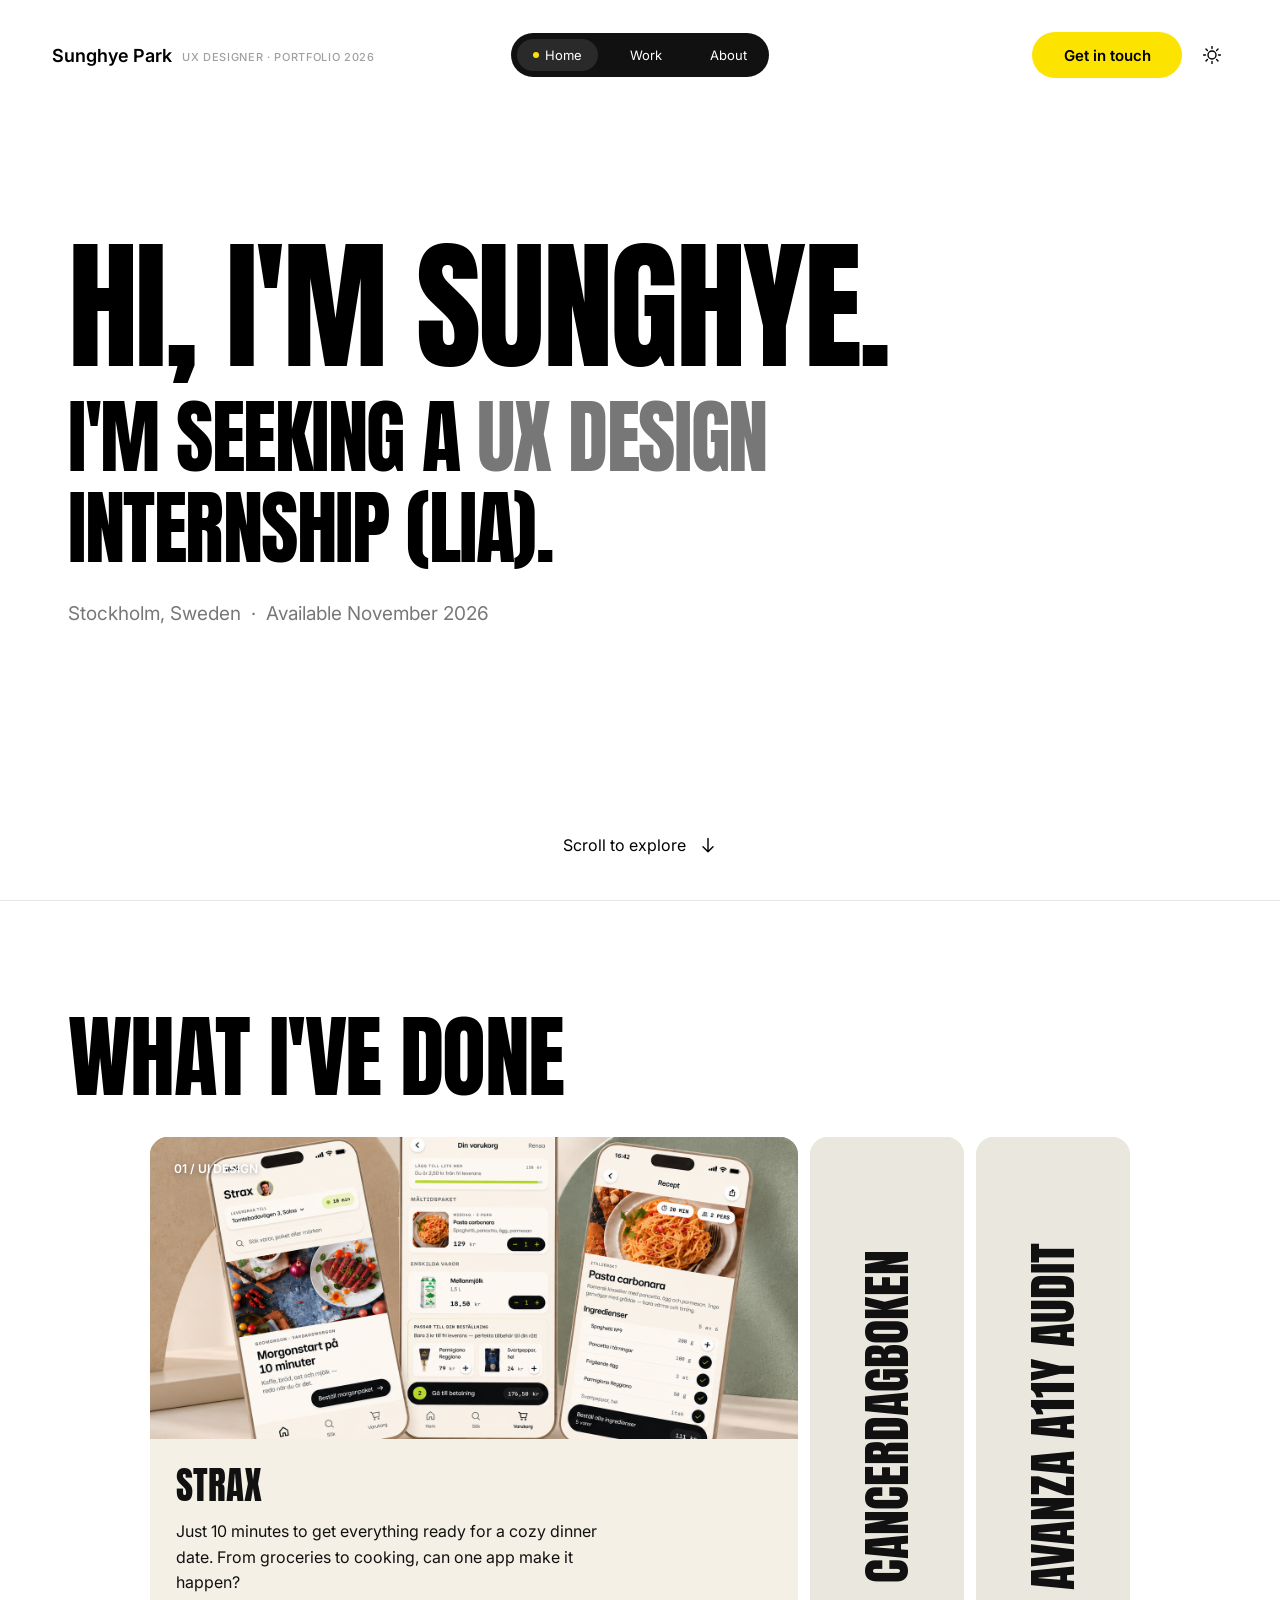
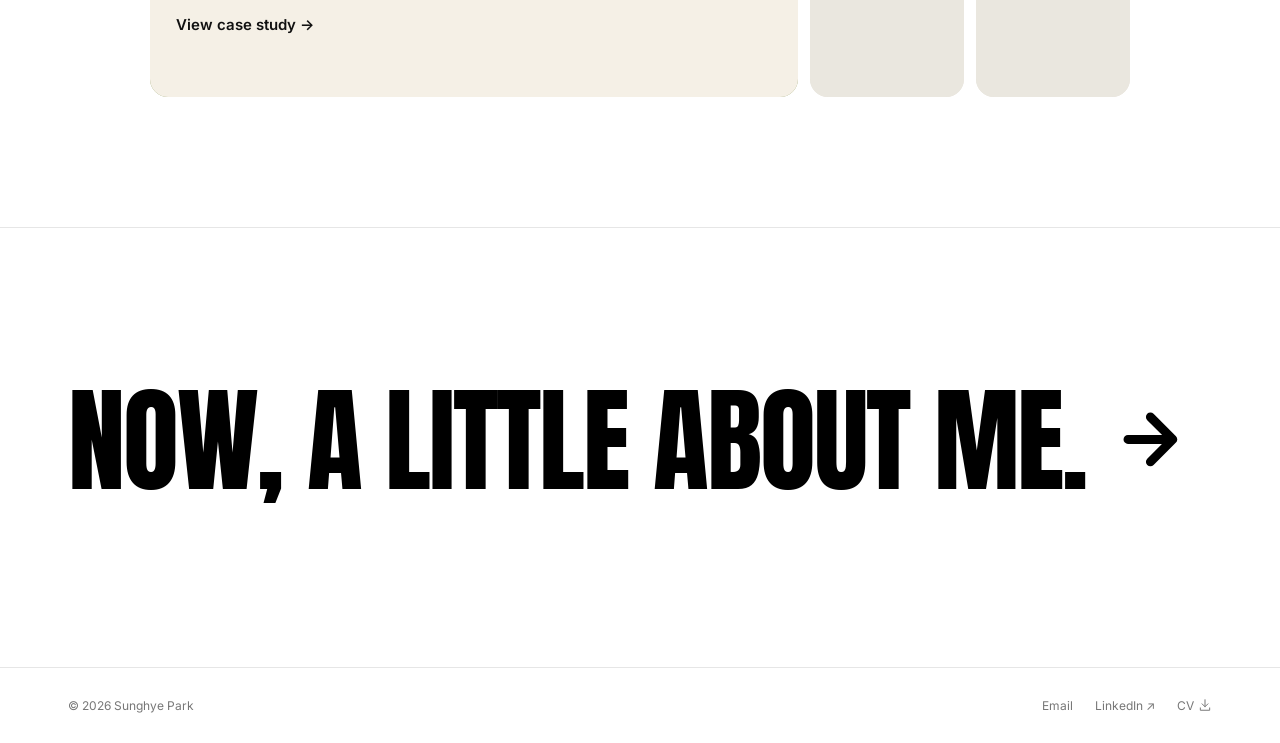
==== commit d236c4ce: "Add files via upload" ====
--- a/index.html
+++ b/index.html
@@ -297,7 +297,44 @@
     transform: none;
   }
 }
-
+/* Calmer card transitions */
+@media (min-width: 701px) {
+  .xp-card {
+    transition: flex-grow 650ms cubic-bezier(.4, 0, .2, 1);
+  }
+
+  /* Remove the additional image zoom */
+  .xp-card img,
+  .xp-card.active img {
+    transform: none;
+  }
+
+  /* Reveal the content after the card starts expanding */
+  .xp-card.active img,
+  .xp-card.active .xp-number,
+  .xp-card.active .xp-body {
+    animation: card-content-in 320ms ease 150ms both;
+  }
+
+  /* Let the description appear with the rest of the content */
+  .xp-card.active .xp-more {
+    transition: none;
+    transform: none;
+  }
+}
+
+@keyframes card-content-in {
+  from { opacity: 0; }
+  to   { opacity: 1; }
+}
+
+@media (prefers-reduced-motion: reduce) {
+  .xp-card,
+  .xp-card * {
+    animation: none !important;
+    transition: none !important;
+  }
+}
 </style>
 </head>
 <body><div id="card">
@@ -346,7 +383,8 @@
   let autoTimer = null;
   let isVisible = false;
   let userInteracting = false;
-
+  let hoverTimer = null;
+  
   function activate(card) {
     cards.forEach(c => {
       c.classList.toggle('active', c === card);
@@ -376,17 +414,27 @@
   }
 
   cards.forEach(card => {
-    // 데스크톱: 마우스를 올리면 자동 전환 일시정지
-    card.addEventListener('mouseenter', () => {
+     card.addEventListener('mouseenter', () => {
       if (!hover.matches) return;
 
       userInteracting = true;
       stopAuto();
-      activate(card);
+      clearTimeout(hoverTimer);
+
+      hoverTimer = setTimeout(() => {
+        if (!container.contains(document.activeElement)) {
+          activate(card);
+        }
+      }, 160);
+    });
+
+    card.addEventListener('mouseleave', () => {
+      clearTimeout(hoverTimer);
     });
 
     // 키보드 접근
     card.addEventListener('focus', () => {
+      clearTimeout(hoverTimer);
       userInteracting = true;
       stopAuto();
       activate(card);
@@ -407,6 +455,7 @@
 
   // 마우스가 카드 영역을 벗어나면 자동 전환 재개
   container.addEventListener('mouseleave', () => {
+    clearTimeout(hoverTimer);
     userInteracting = false;
     startAuto();
   });
--- a/css/global.css
+++ b/css/global.css
@@ -49,7 +49,7 @@
 
 
 /* Shared header email button: accessible, fixed-width label transition */
-.contact-interactive { position:relative; display:inline-grid; place-items:center; min-width:184px; min-height:45px; box-sizing:border-box; overflow:hidden; white-space:nowrap; transition:transform 150ms ease; }
+.contact-interactive { position:relative; display:inline-grid; place-items:center; min-width:150px; min-height:45px; box-sizing:border-box; overflow:hidden; white-space:nowrap; transition:transform 150ms ease; }
 .contact-interactive > span { grid-area:1 / 1; display:inline-flex; align-items:center; justify-content:center; gap:8px; transition:opacity 230ms ease, transform 230ms ease; }
 .contact-interactive .contact-default { opacity:1; transform:translateY(0); }
 .contact-interactive .contact-hover { opacity:0; transform:translateY(7px); pointer-events:none; }
@@ -61,3 +61,81 @@
 .contact-interactive:focus-visible .contact-hover { opacity:1; transform:translateY(0); }
 .contact-interactive:active { transform:scale(.96); }
 @media (prefers-reduced-motion:reduce) { .contact-interactive, .contact-interactive > span { transition:none !important; } }
+/* Match Strax hero spacing to the A11y case study */
+@media (min-width: 901px) {
+  .case-study-page.strax-page .case-main {
+    padding-top: calc(var(--header-height) + 111px) !important;
+  }
+
+  .case-study-page.strax-page .hero {
+    padding-top: 92px;
+    padding-bottom: 100px;
+  }
+
+  .case-study-page.strax-page .hero > div:first-child {
+    padding-top: 36px;
+  }
+}
+@media (min-width: 701px) and (max-width: 900px) {
+  .case-study-page.strax-page .case-main {
+    padding-top: calc(var(--header-height) + 110px) !important;
+  }
+
+  .case-study-page.strax-page .hero {
+    padding: 72px 0 80px;
+  }
+
+  .case-study-page.strax-page .hero > div:first-child {
+    padding-top: 36px;
+  }
+}
+
+@media (max-width: 700px) {
+  .case-study-page.strax-page .case-main {
+    padding-top: calc(var(--header-height) + 88px) !important;
+  }
+
+  .case-study-page.strax-page .hero {
+    padding: 58px 0 68px;
+  }
+
+  .case-study-page.strax-page .hero > div:first-child {
+    padding-top: 36px;
+  }
+}
+.case-study-page.strax-page .hero-title {
+  font-family: 'Anton', sans-serif;
+  font-size: clamp(56px, 6.2vw, 84px);
+  font-weight: 400;
+  line-height: .9;
+  letter-spacing: -.01em;
+  text-transform: uppercase;
+}
+
+@media (max-width: 700px) {
+  .case-study-page.strax-page .hero-title {
+    font-size: clamp(32px, 8.8vw, 56px);
+  }
+}
+/* Move all three case-study hero sections up by 32px */
+@media (min-width: 901px) {
+  .case-study-page .hero,
+  .case-study-page.strax-page .hero {
+    padding-top: 60px;
+  }
+}
+.accessibility-page .detail-heading {
+  margin: 32px 0 16px;
+  font-size: 18px;
+  font-weight: 600;
+  line-height: 1.4;
+}
+/* Shared header contact button width */
+.header .contact-interactive {
+  width: 150px !important;
+  min-width: 150px !important;
+  height: 46px !important;
+  min-height: 46px !important;
+  padding: 0 12px !important;
+  box-sizing: border-box;
+}
